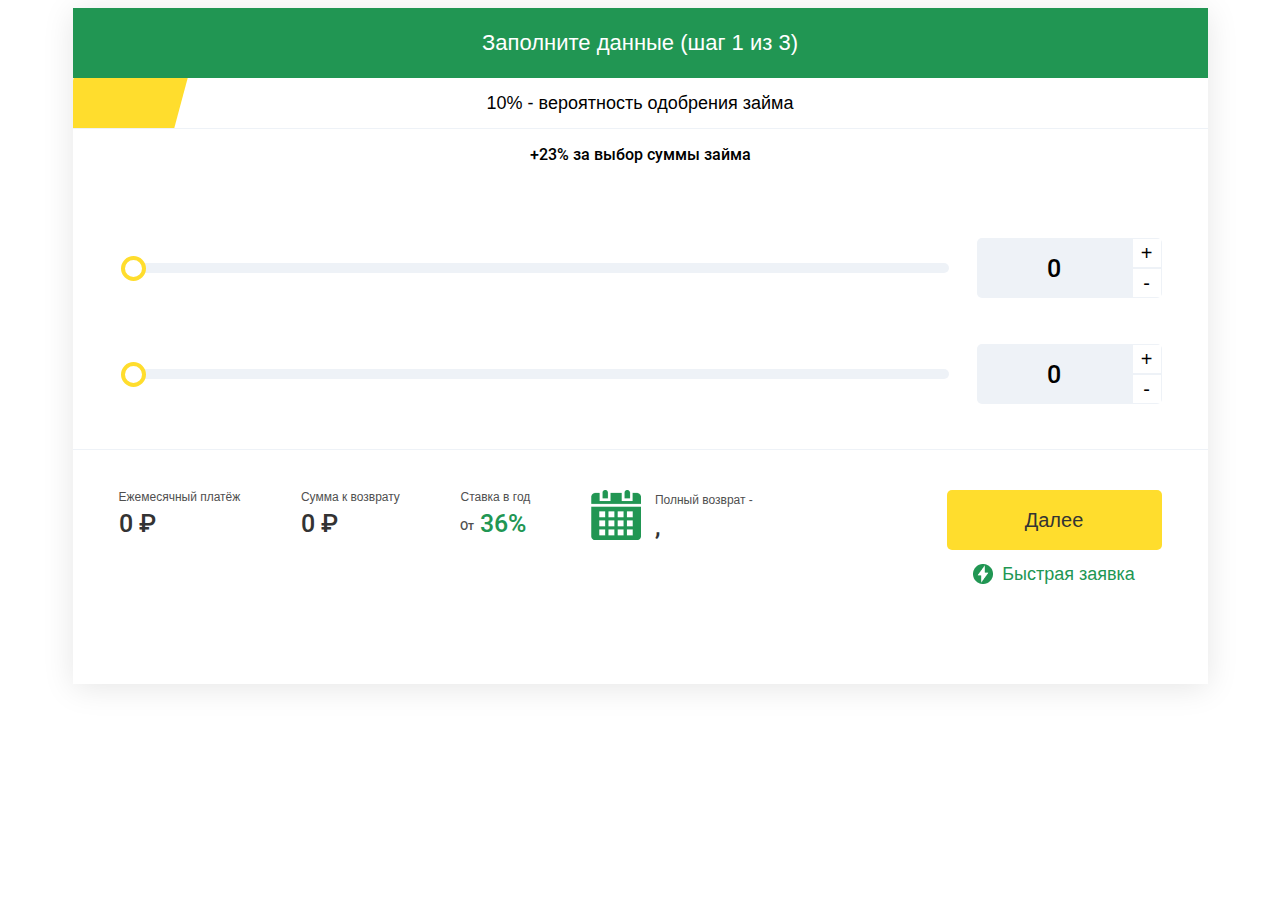
==== index.html @ b1c01c22 "Merge branch 'master' of bitbucket.org:dephiz/calculator" ====
<!DOCTYPE html>
<html lang="en">
<head>
  <meta charset="UTF-8">
  <meta name="viewport" content="width=`device-width`, initial-scale=1.0">
  <link rel="stylesheet" href="style.css">
  <meta http-equiv="X-UA-Compatible" content="ie=edge">
  <title>Calculator</title>
</head>
<body>
  <div class="container">
    <form action="">
      <div id="calculator" class="calculator">
        <div class="calculator-header">
          <div class="calculator-step">Заполните данные (шаг <span id="step-number">1</span> из 3)</div>
          <div class="calculator-progress">
            <div class="calculator-progress__titile"><span id="progress-text">10</span>% - вероятность одобрения займа</div>
            <div class="calculator-progress__line"></div>
          </div>
        </div>
        <div class="calculator-body">
          <div class="calculator-up-percents">+23% за выбор суммы займа</div>
          <div class="calculator-input-data">
            <div id='1' class="step step--active">
              <div class="calculator__range-group">
                <div class="calculator__range-items">
                  <input class="calculator__range" type="range" id="range-sum" name="range" step="1000" min="0" max="1000000" value="0">
                </div>
                  <div class="calculator__range-input-group">
                    <input class="calculator__range-input" type="number" id="range-sum-caption" name="" value="0" min="0" max="1000000">
                    <div class="calculator__range-input-controls">
                      <div id="range-sum-plus" class="calculator__range-input-plus">+</div>
                      <div id="range-sum-minus" class="calculator__range-input-minus">-</div>
                    </div>
                  </div>
              </div>
              <div class="calculator__range-group">
                <div class="calculator__range-items">
                  <input class="calculator__range" type="range" id="range-time" name="range" min="0" max="36" value="0">
                </div>
                  <div class="calculator__range-input-group">
                    <input class="calculator__range-input" type="number" id="range-time-caption" name="" value="0" min="15000" max="1000000">
                    <div class="calculator__range-input-controls">
                      <div id="range-time-plus" class="calculator__range-input-plus">+</div>
                      <div id="range-time-minus" class="calculator__range-input-minus">-</div>
                    </div>
                  </div>
              </div>
            </div>
            <div id='2' class="step">
              <div class="calculator__row">
                <div class="calculator__inputs-group">
                  <span class="calculator__input-label">Что в залог?</span>
                  <div class="calculator__select-wrapper">
                    <select id='type-select' class="calculator__select-type" class="" name="">
                      <option value="" disabled selected>Выберите тип залога</option>
                      <option value="pts">Авто под ПТС (остается у вас)</option>
                      <option value="home">Недвижимость</option>
                    </select>
                  </div>
                  <div class="step__auto">
                    <span class="calculator__input-label">Марка и модель авто:</span>
                    <input id="car-input" class="calculator__input" class="calculator__input" type="text" placeholder="Введите марку и модель автомобиля">
                  </div>
                  <div class="step__home">
                    <span class="calculator__input-label">Тип недвижимости:</span>
                    <div class="calculator__select-wrapper">
                      <select id='home-input' class="calculator__select-type" class="" name="">
                        <option value="" disabled selected>Выберите тип залога</option>
                        <option value="Квартира">Квартира</option>
                        <option value="Дом">Дом</option>
                        <option value="Дача">Дача</option>
                        <option value="Гараж">Гараж</option>
                        <option value="Автосервис">Автосервис</option>
                      </select>
                    </div>
                  </div>
                </div>
                <div class="calculator__card-wrapper">
                  <div id="card1" class="calculator__card">
                    <div class="calculator__card-item card-item">
                      <span class="card-item__title card-item-title--doc">Залог</span>
                      <span id="credit-type" class="card-item__val">?</span>
                    </div>
                    <div id='card-item-car' class="calculator__card-item card-item">
                      <span class="card-item__title card-item-title--car">Модель</span>
                      <span id="car-type" class="card-item__val">?</span>
                    </div>
                    <div id='card-item-home' class="calculator__card-item card-item">
                      <span class="card-item__title card-item-title--home">Тип:</span>
                      <span id="home-type" class="card-item__val">?</span>
                    </div>
                  </div>
                </div>
              </div>
            </div>
            <div id='3' class="step">
              <div class="calculator__row">
                <div class="calculator__inputs-group">
                  <span class="calculator__input-label">ФИО:</span>
                  <input id="name-input" class="calculator__input" class="calculator__input" type="text" placeholder="Иванов Иван Иванович">
                  <div class="margin-top-26">
                    <span class="calculator__input-label">Телефон:</span>
                    <input id="phone-input" class="calculator__input" class="calculator__input" type="text" placeholder="+7 (___) ___ - __ - __">
                  </div>
                  <div class="privacy">
                    <input class="privacy-checkbox" id="privacy-checkbox" type="checkbox" checked>
                    <label class="privacy-label" for="privacy-checkbox">Я даю согласие на обработку персональных данных</label>
                  </div>
                </div>
                <div class="calculator__card-wrapper">
                  <div class="calculator__card">
                    <div id="prev-info">

                    </div>
                    <div id='card-item-name' class="calculator__card-item card-item">
                      <span class="card-item__title card-item-title--name">ФИО:</span>
                      <span id="name-type" class="card-item__val">?</span>
                    </div>
                    <div id='card-item-phone' class="calculator__card-item card-item">
                      <span class="card-item__title card-item-title--phone">Телефон:</span>
                      <span id="phone-type" class="card-item__val">?</span>
                    </div>
                  </div>
                </div>
              </div>
            </div>
          </div>
        </div>
        <div class="calculator-footer">
          <div class="calculator-footer__blocks">
            <div class="calculator-footer__blocks-content">
              <div class="calculator-footer__blocks-content-caption">Ежемесячный платёж</div>
              <div id="monthly-payment" class="calculator-footer__blocks-content-value">0 ₽</div>
            </div>

            <div class="calculator-footer__blocks-content">
              <div class="calculator-footer__blocks-content-caption">Сумма к возврату</div>
              <div id="return-sum" class="calculator-footer__blocks-content-value">0 ₽</div>
            </div>

            <div class="calculator-footer__blocks-content">
              <div class="calculator-footer__blocks-content-caption">Ставка в год</div>
              <div class="calculator-footer__blocks-content-value" ><span class="calculator-footer__blocks-content-value-small">  От  &nbsp </span>  <span class="calculator-footer__blocks-content-value-green">   36% </span></div>
            </div>

            <div class="calculator-footer__blocks-content " style="position: relative; min-width: 295px;">
              <div class="calculator-footer__blocks-return" style="position: absolute;">
                <div class="calculator-footer__blocks-content-calendar"><img src="images/calendar.png" alt=""></div>
                <div>
                  <div class="calculator-footer__blocks-content-caption calculator-footer__blocks-content-caption-mt"><span>Полный возврат -&nbsp</span> <span id="return-calendar"></span>   </div>
                  <div class="calculator-footer__blocks-content-value"><span id="return-d"></span>,&nbsp <span id="return-y"></span></div>
                </div>
              </div>
            </div>

            <div>
              <button id="next-btn" onclick="next()" class="calculator-footer__blocks-content-send" type="button" name="button">Далее</button>

              <div class="calculator-footer__blocks-content-fast">
                <div class=""> <img src="images/fast-button.png" alt=""> </div>
                <div class="calculator-footer__blocks-content-fast-caption">  Быстрая заявка </div>

              </div>
            </div>
          </div>
        </div>
      </div>
    </form>
  </div>
  <script
  src="https://code.jquery.com/jquery-3.4.1.min.js"
  integrity="sha256-CSXorXvZcTkaix6Yvo6HppcZGetbYMGWSFlBw8HfCJo="
  crossorigin="anonymous"></script>
  <script src="js/script.js"></script>
  <script src="js/range.js"></script>
  <script src="js/type-select.js"></script>
  <script src="js/phone-mask.js"></script>
  <script src="js/progress-bar.js"></script>

  <script src="js/moment.min.js"></script>
  <script src="js/moment-with-locales.min.js"></script>
</body>
</html>
---- style.css ----
@font-face {
  font-family: Roboto Medium; /* Имя шрифта */
  src: url(fonts/Roboto-Medium.ttf); /* Путь к файлу со шрифтом */
}

.container{
  width: 1135px;
  margin: 0 auto;
  font-family: 'Roboto', sans-serif;
}

.calculator{
  box-shadow: 0px 4px 30px rgba(0, 0, 0, 0.1);
}

.calculator-step{
  height: 70px;
  text-align: center;
  line-height: 70px;
  font-size: 22px;
  color: #FFFFFF;
  background: #219653;
}

.calculator-progress{
  height: 50px;
  line-height: 50px;
  font-size: 18px;
  text-align: center;
  border-bottom: 1px solid #EEF2F7;
}

.calculator-body{
  padding: 0 46px;
  min-height: 320px;
  border-bottom: 1px solid #EEF2F7;
}

.calculator-up-percents{
  font-family: Roboto Medium, sans-serif;
  padding-top: 16px;
  text-align: center;
  font-size: 16px;
}

.calculator-input-data{
  margin-top: 31px;
}

.step{
  display: none;
}

.step--active{
  display: block;
}

/* ranges */

.calculator__range-group{
  display: flex;
  align-items: center;
  border-radius: 5px;
  overflow: hidden;
}

.calculator__range-items{
  flex: 1 auto;
  margin-right: 30px;
}

.calculator__range{
  width: 100%;
}

.calculator__range-input-group{
  width: 185px;
  height: 60px;
  border-radius: 5px;
  display: flex;
}

.calculator__range-group:first-child{
  margin-top: 74px;
}

.calculator__range-group:not(:first-child){
  margin-top: 46px;
}

.calculator__range-input{
  flex: 1 auto;
  border: none;
  font-family: 'Roboto Medium', sans-serif;
  text-align: center;
  font-size: 25px;
  background: #EEF2F7;
  border-radius: 5px 0px 0px 5px;
}

.calculator__range-input:focus{
  outline: none;
  box-shadow: inset 0 0 0 1px #219653;
  border-radius: 5px 0px 0px 5px;
}

.calculator__range-input::-webkit-outer-spin-button,
.calculator__range-input::-webkit-inner-spin-button {
  /* display: none; <- Crashes Chrome on hover */
  -webkit-appearance: none;
  margin: 0; /* <-- Apparently some margin are still there even though it's hidden */
}

.calculator__range-input-controls{
  min-width: 30px;
  display: flex;
  flex-direction: column;
  justify-content: space-between;
}

.calculator__range-input-plus, .calculator__range-input-minus{
  cursor: pointer;
  min-width: 28px;
  height: 28px;
  background: #FFFFFF;
  font-size: 20px;
  line-height: 28px;
  text-align: center;
  border: 1px solid #EEF2F7;
  user-select: none;
}

.calculator-footer{
  padding: 0 46px;
  min-height: 194px;
}

.calculator-footer__blocks{
  margin-top: 40px;
  display: flex;
  justify-content: space-between;
}

.calculator-footer__blocks-content{
  /* margin-right: 66px; */
}

.calculator-footer__blocks-content-caption{
  font-style: normal;
  font-weight: normal;
  font-size: 12px;
  line-height: 14px;
  display: flex;
  align-items: center;
  color: #4F4F4F;
  margin-bottom: 5px;
}

.calculator-footer__blocks-content-value{
  font-family: "Roboto Medium", sans-serif;
  font-style: normal;
  font-weight: 500;
  font-size: 25px;
  line-height: 29px;
  display: flex;
  align-items: center;
  color: #333333;
}

.calculator-footer__blocks-content-value-green{
  font-style: normal;
  font-weight: 500;
  font-size: 25px;
  line-height: 29px;
  display: flex;
  align-items: center;
  color: #219653;
}

.calculator-footer__blocks-content-value-small{
  font-style: normal;
  font-weight: normal;
  font-size: 12px;
  line-height: 14px;
  display: flex;
  align-items: center;
  margin-top: 5px;
  color: #4F4F4F;
}

.calculator-footer__blocks-return{
  display: flex;
}

.calculator-footer__blocks-content-calendar{
  margin-right: 14px;
}

.calculator-footer__blocks-content-caption-mt{
  margin-top: 3px;
}

.calculator-footer__blocks-content-send{
  cursor: pointer;
  width: 215px;
  height: 60px;
  background: #FFDD2D;
  border-radius: 5px;
  font-style: normal;
  font-weight: 500;
  font-size: 20px;
  line-height: 23px;
  border: none;
  outline: none;
  color: #333333;
}

.calculator-footer__blocks-content-fast{
  display: flex;
  margin-top: 14px;
  justify-content: center;
}

.calculator-footer__blocks-content-fast-caption{
  font-style: normal;
  font-weight: normal;
  font-size: 18px;
  line-height: 21px;
  color: #219653;
  margin-left: 9px;
}



/* step 2 */
.calculator__row{
  display: flex;
}

.calculator__inputs-group{
  flex: 1 auto;
  margin-right: 71px;
}

.calculator__input-label{
  font-size: 18px;
}

.calculator__select-wrapper{
  width: 100%;
  position: relative;
  margin-top: 10px;
}

.calculator__select-wrapper::after{
  position: absolute;
  top: 50%;
  right: 20px;
  transform: translate(0, -50%);
  content: '';
  display: block;
  width: 16.78px;
  height: 9px;
  background: url(images/arrow.png);
}

.calculator__select-type{
  width: 100%;
  padding-left: 19px;
  height: 50px;
  border: none;
  font-size: 16px;
  background: #EEF2F7;
  border-radius: 5px;
  -webkit-appearance: none;
  -moz-appearance: none;
  appearance: none;
}

.calculator__select-type:focus{
  outline: none;
}

option[value=""][disabled] {
  display: none;
}

/* card */

.calculator__card-wrapper{
  margin-top: 31px;
  width: 382px;
}

.calculator__card{
  padding: 12px 20px;
  background: #FFDD2D;
  border-radius: 5px;
}

.card-item{
  font-family: 'Roboto Medium', sans-serif;
  font-size: 18px;
  display: flex;
  justify-content: space-between;
  align-items: center;
}

.card-item:not(:first-child){
  margin-top: 15px;
}

.card-item__title{
  position: relative;
  display: flex;
  align-items: center;
}

.card-item-title--doc::before{
  content: '';
  display: inline-block;
  margin-right: 10px;
  width: 20px;
  height: 20px;
  background: url(images/contract.png) center no-repeat;
}

.card-item-title--car::before{
  content: '';
  display: inline-block;
  margin-right: 10px;
  width: 20px;
  height: 20px;
  background: url(images/car-icon.png) center no-repeat;
}

.card-item-title--home::before{
  content: '';
  display: inline-block;
  margin-right: 10px;
  width: 20px;
  height: 20px;
  background: url(images/home-icon.png) center no-repeat;
}

.card-item-title--name::before{
  content: '';
  display: inline-block;
  margin-right: 10px;
  width: 20px;
  height: 20px;
  background: url(images/usr.png) center no-repeat;
}

.card-item-title--phone::before{
  content: '';
  display: inline-block;
  margin-right: 10px;
  width: 20px;
  height: 20px;
  background: url(images/ph.png) center no-repeat;
}

.margin-top-26{
  margin-top: 26px;
}

#card-item-home, #card-item-car{
  display: none;
}

.step__auto, .step__home{
  display: none;
  margin-top: 26px;
}

.calculator__input{
  outline: none;
  margin-top: 10px;
  width: 100%;
  background: #EEF2F7;
  border-radius: 5px;
  border: none;
  font-size: 16px;
  padding: 15px 0;
  padding-left: 20px;
  box-sizing: border-box;
}

/* privacy */

.privacy{
  margin-top: 20px;
}

.privacy-checkbox{
  display: none;
}

.privacy-label{
  cursor: pointer;
  user-select: none;
  display: flex;
  align-items: center;
  font-size: 14px;
}

.privacy-checkbox + .privacy-label::before{
  cursor: pointer;
  margin-right: 14px;
  content: '';
  display: block;
  width: 20px;
  height: 20px;
  background-color: #EEF2F7;
  border-radius: 5px;
}

.privacy-checkbox:checked + .privacy-label::before{
  background-color: #219653;
  background-image: url(images/chk.png);
  background-repeat: no-repeat;
  background-position: center;
  box-shadow: 0px 4px 10px rgba(0, 0, 0, 0.25);

}


input[type='range'] {
  -webkit-appearance: none;
  height: 10px;
  /* background: #EEF2F7; */
    background: linear-gradient(90deg, rgba(33,150,83,1) 0%, rgba(238,242,247,1) 0%);
  border-radius: 9.5px;
  outline: none;

}


.calculator__range::-webkit-slider-thumb {
  -webkit-appearance: none;
  appearance: none;
  width: 25px;
  height: 25px;
  background: #FFFFFF;;
  border-radius: 50%;
  border: 4px solid #FFDD2D;
  cursor: pointer;
}


/* процентная полоса */

.calculator-progress{
  background: #fff;
  position: relative;
  overflow: hidden;
  z-index: 1;
}

.calculator-progress__line{
  position: absolute;
  z-index: 2;
  top: 0;
  left: -6px;
  width: 10%;
  height: 50px;
  background: #FFDD2D;
  transition: width 1.5s ;
  transform: skewX(-15deg);
}

.calculator-progress__titile{
  position: relative;
  z-index: 3;
}
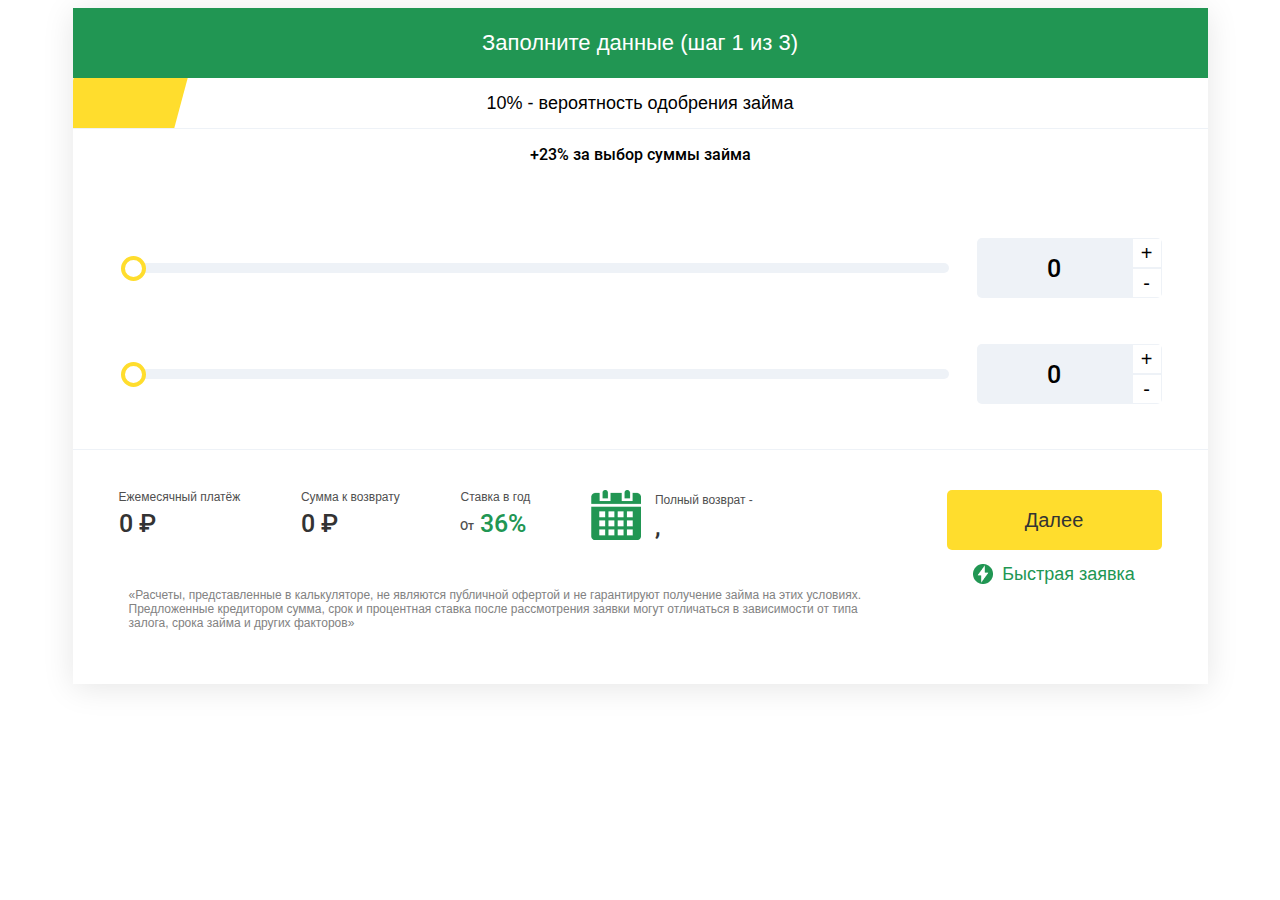
==== commit 767d78eb: "Merge branch 'master' of bitbucket.org:dephiz/calculator" ====
--- a/index.html
+++ b/index.html
@@ -11,7 +11,53 @@
   <div class="container">
     <form action="">
       <div id="calculator" class="calculator">
+<div id="calc-overlay">
+
+</div>
+    <div id="calculator-fastrequest" class="calculator-fastrequest">
+      <div id="calculator-close" class="calculator-fastrequest__close">
+        <img src="images/close.png" alt="">
+      </div>
+      <p class="calculator-fastrequest__header">Быстрая заявка</p>
+
+
+<div class="calculator-fastrequest__alert">
+  <div class="calculator-fastrequest__alert-ico">
+    <img src="images/alert.png" alt="">
+  </div>
+  <div class="calculator-fastrequest__alert-text">
+    Вероятность одобрения заявки ...%, вы уверены, что хотите прервать заполнение анкеты и отправить заявку так?
+  </div>
+</div>
+
+<div class="calculator-fastrequest__form">
+
+  <input class="calculator-fastrequest__form-fio" type="text" name="" value="" placeholder="Иванов Иван Иванович">
+
+  <input class="calculator-fastrequest__form-tel" type="text" name="" value="">
+
+</div>
+
+<div class="calculator-fastrequest__privacy">
+
+    <div class="calculator-fastrequest__privacy-check">
+      <input class="privacy-checkbox" id="privacy-checkbox" type="checkbox" checked>
+      <label class="privacy-label" for="privacy-checkbox">Я даю согласие на <br>обработку персональных данных</label>
+    </div>
+
+  <div class="calculator-fastrequest__privacy-send">
+<button class="calculator-fastrequest__privacy-send-btn" type="button" name="button">Отправить</button>
+  </div>
+</div>
+
+    </div>
+
+
+
         <div class="calculator-header">
+          <div id="prev-btn" onclick="prev()" class="calculator-prev">
+            Назад
+          </div>
           <div class="calculator-step">Заполните данные (шаг <span id="step-number">1</span> из 3)</div>
           <div class="calculator-progress">
             <div class="calculator-progress__titile"><span id="progress-text">10</span>% - вероятность одобрения займа</div>
@@ -19,7 +65,7 @@
           </div>
         </div>
         <div class="calculator-body">
-          <div class="calculator-up-percents">+23% за выбор суммы займа</div>
+          <div id="calculator-up-percents" class="calculator-up-percents">+23% за выбор суммы займа</div>
           <div class="calculator-input-data">
             <div id='1' class="step step--active">
               <div class="calculator__range-group">
@@ -27,7 +73,7 @@
                   <input class="calculator__range" type="range" id="range-sum" name="range" step="1000" min="0" max="1000000" value="0">
                 </div>
                   <div class="calculator__range-input-group">
-                    <input class="calculator__range-input" type="number" id="range-sum-caption" name="" value="0" min="0" max="1000000">
+                    <input class="calculator__range-input a" type="number" id="range-sum-caption" name="" value="0" min="0" max="1000000">
                     <div class="calculator__range-input-controls">
                       <div id="range-sum-plus" class="calculator__range-input-plus">+</div>
                       <div id="range-sum-minus" class="calculator__range-input-minus">-</div>
@@ -125,6 +171,12 @@
                 </div>
               </div>
             </div>
+            <div class="step">
+              <div class="calculator-success">
+                <img class="calculator-success__img" src="images/success.png" alt="check">
+                <p class="calculator-success__text">Ваша заявка успешно отправлена !<br>В течении 10 минут наш оператор свяжется с вами</p>
+              </div>
+            </div>
           </div>
         </div>
         <div class="calculator-footer">
@@ -159,9 +211,16 @@
 
               <div class="calculator-footer__blocks-content-fast">
                 <div class=""> <img src="images/fast-button.png" alt=""> </div>
-                <div class="calculator-footer__blocks-content-fast-caption">  Быстрая заявка </div>
-
-              </div>
+                <div id="show-fastrequest" class="calculator-footer__blocks-content-fast-caption">  Быстрая заявка </div>
+              </div>
+            </div>
+          </div>
+          <div class="calculator-footer__questions">
+          <div class="calculator-footer__questions-img">
+            <img src="images/question.jpg" alt="">
+          </div>
+            <div class="calculator-footer__questions-text">
+              «Расчеты, представленные в калькуляторе, не являются публичной офертой и не гарантируют получение займа на этих условиях. Предложенные кредитором сумма, срок и процентная ставка после рассмотрения заявки могут отличаться в зависимости от типа залога, срока займа и других факторов»
             </div>
           </div>
         </div>
--- a/style.css
+++ b/style.css
@@ -11,6 +11,31 @@
 
 .calculator{
   box-shadow: 0px 4px 30px rgba(0, 0, 0, 0.1);
+  position: relative;
+}
+
+.calculator-header{
+  position: relative;
+}
+
+.calculator-prev{
+  display: none;
+  cursor: pointer;
+  position: absolute;
+  font-size: 18px;
+  color: #fff;
+  top: 24px;
+  left: 75px;
+}
+
+.calculator-prev::before{
+  content: '';
+  position: absolute;
+  left: -30px;
+  display: block;
+  width: 20px;
+  height: 20px;
+  background: url(images/prev.png) center no-repeat;
 }
 
 .calculator-step{
@@ -474,3 +499,160 @@
   position: relative;
   z-index: 3;
 }
+
+.calculator-footer__questions{
+  display: flex;
+}
+
+.calculator-footer__questions-text{
+  margin-left: 10px;
+  font-style: normal;
+font-weight: normal;
+font-size: 12px;
+line-height: 14px;
+width: 767px;
+color: #828282;
+}
+
+.calculator-footer__questions-img{
+  margin-top: 2px;
+}
+
+.calculator-fastrequest{
+
+  display: none;
+  position: absolute;
+  left:50%;
+  margin-left:-301px;
+  margin-top:96px;
+  width: 602px;
+height: 469px;
+  background: white;
+  z-index: 11;
+  padding-left: 35px;
+  padding-right: 35px;
+  border-radius: 10px;
+}
+
+.calculator-fastrequest__header{
+  font-weight: bold;
+font-size: 36px;
+line-height: 42px;
+text-align: center;
+
+color: #333333;
+}
+
+.calculator-fastrequest__alert{
+  display: flex;
+}
+
+.calculator-fastrequest__alert-text{
+  margin-left: 14px;
+  font-style: normal;
+font-weight: normal;
+font-size: 16px;
+line-height: 19px;
+display: flex;
+align-items: center;
+
+color: #000000;
+}
+
+.calculator-fastrequest__alert-ico{
+  margin-top: 4px;
+}
+
+.calculator-fastrequest__form{
+  display: grid;
+}
+
+.calculator-fastrequest__form-fio{
+  margin-top: 25px;
+height: 50px;
+padding-left: 19px;
+background: #EEF2F7;
+border-radius: 5px;
+border: none;
+font-style: normal;
+font-weight: normal;
+font-size: 18px;
+line-height: 21px;
+
+color: #828282;
+}
+
+.calculator-fastrequest__form-tel{
+  margin-top: 32px;
+  padding-left: 19px;
+height: 50px;
+
+background: #EEF2F7;
+border-radius: 5px;
+border: none;
+font-style: normal;
+font-weight: normal;
+font-size: 18px;
+line-height: 21px;
+
+color: #828282;
+}
+
+.calculator-fastrequest__privacy{
+display: flex;
+margin-top: 37px;
+justify-content: space-between;
+}
+
+.calculator-fastrequest__privacy-check{
+  margin-top: 10px;
+}
+
+.calculator-fastrequest__privacy-send-btn{
+  width: 241px;
+  height: 54px;
+  font-family: 'Roboto Medium', sans-serif;
+
+  background: #FFDD2D;
+  border-radius: 5px;
+  border:none;
+
+  font-size: 18px;
+
+color: #333333;
+}
+
+#calc-overlay{
+  display: none;
+
+  position: absolute;
+  top: 0;
+  left: 0;
+  width: 100%;
+  height:100%;
+  background: #333333;
+opacity: 0.5;
+z-index: 10;
+
+}
+
+.calculator-fastrequest__close{
+  position: absolute;
+  top: -17px;
+  left: 650px;
+/* step 4 calc success */
+}
+.calculator-success{
+ display: flex;
+ flex-direction: column;
+ align-items: center;
+}
+
+.calculator-success__img{
+  margin-top: 10px;
+}
+
+.calculator-success__text{
+  font-size: 18px;
+  text-align: center;
+}
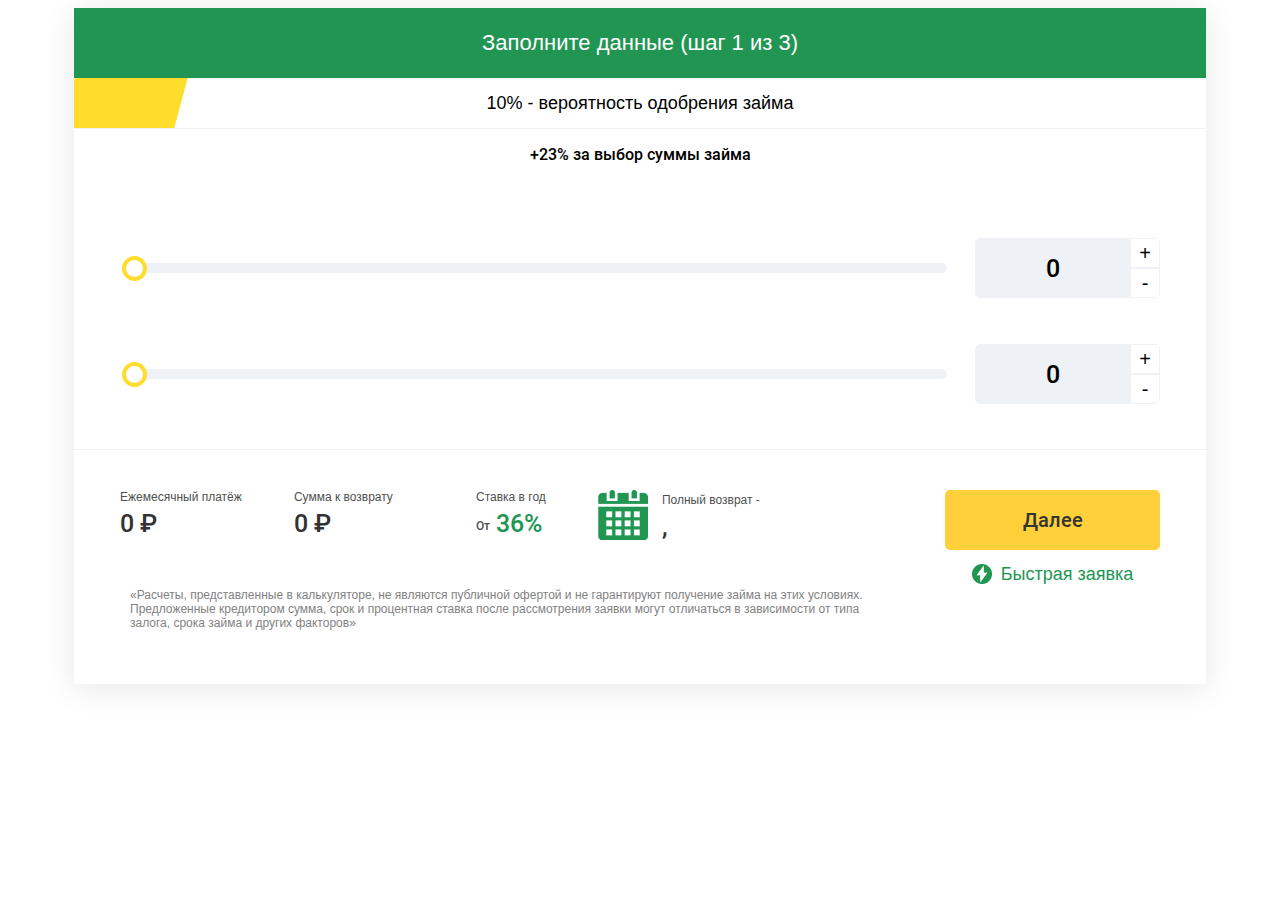
==== commit 59fd40ec: "Merge branch 'master' of bitbucket.org:dephiz/calculator" ====
--- a/index.html
+++ b/index.html
@@ -11,46 +11,55 @@
   <div class="container">
     <form action="">
       <div id="calculator" class="calculator">
-<div id="calc-overlay">
-
-</div>
-    <div id="calculator-fastrequest" class="calculator-fastrequest">
-      <div id="calculator-close" class="calculator-fastrequest__close">
-        <img src="images/close.png" alt="">
+        <div id="calc-overlay"></div>
+        <div id="calculator-fastrequest" class="calculator-fastrequest">
+          <div id="calculator-close" class="calculator-fastrequest__close">
+            <img src="images/close.png" alt="">
+          </div>
+          <p class="calculator-fastrequest__header">Быстрая заявка</p>
+
+          <div class="calculator-fastrequest__body">
+          <div class="calculator-fastrequest__alert">
+            <div class="calculator-fastrequest__alert-ico">
+              <img src="images/alert.png" alt="">
+            </div>
+            <div id="calc-fast-percent" class="calculator-fastrequest__alert-text">
+              Вероятность одобрения заявки 10%, вы уверены, что хотите прервать заполнение анкеты и отправить заявку так?
+            </div>
+          </div>
+
+          <div class="calculator-fastrequest__form">
+
+            <span class="calculator-fastrequest__form-label">ФИО:</span>
+            <input class="calculator-fastrequest__form-fio" type="text" name="" value="" placeholder="Иванов Иван Иванович">
+
+            <span class="calculator-fastrequest__form-label">Телефон:</span>
+            <input class="calculator-fastrequest__form-tel" type="text" name="" value="">
+
+          </div>
+
+          <div class="calculator-fastrequest__privacy">
+
+            <div class="calculator-fastrequest__privacy-check">
+              <input class="privacy-checkbox" id="privacy-checkbox-1" type="checkbox" checked >
+              <label class="privacy-label" for="privacy-checkbox-1">Я даю согласие на <br>обработку персональных данных</label>
+            </div>
+
+            <div class="calculator-fastrequest__privacy-send">
+              <button id="fastrequest-done" class="calculator-fastrequest__privacy-send-btn" type="button" name="button">Отправить</button>
+            </div>
+          </div>
+          </div>
+        <div class="calculator-fastrequest__result">
+      <div class="calculator-fastrequest__result-img">
+        <img src="images/success.png" alt="">
       </div>
-      <p class="calculator-fastrequest__header">Быстрая заявка</p>
-
-
-<div class="calculator-fastrequest__alert">
-  <div class="calculator-fastrequest__alert-ico">
-    <img src="images/alert.png" alt="">
-  </div>
-  <div class="calculator-fastrequest__alert-text">
-    Вероятность одобрения заявки ...%, вы уверены, что хотите прервать заполнение анкеты и отправить заявку так?
-  </div>
-</div>
-
-<div class="calculator-fastrequest__form">
-
-  <input class="calculator-fastrequest__form-fio" type="text" name="" value="" placeholder="Иванов Иван Иванович">
-
-  <input class="calculator-fastrequest__form-tel" type="text" name="" value="">
-
-</div>
-
-<div class="calculator-fastrequest__privacy">
-
-    <div class="calculator-fastrequest__privacy-check">
-      <input class="privacy-checkbox" id="privacy-checkbox" type="checkbox" checked>
-      <label class="privacy-label" for="privacy-checkbox">Я даю согласие на <br>обработку персональных данных</label>
-    </div>
-
-  <div class="calculator-fastrequest__privacy-send">
-<button class="calculator-fastrequest__privacy-send-btn" type="button" name="button">Отправить</button>
-  </div>
-</div>
-
-    </div>
+      <div class="calculator-fastrequest__result-text">
+        Ваша заявка успешно отправлена ! <br> В течении 10 минут наш оператор свяжется с вами
+      </div>
+        </div>
+
+        </div>
 
 
 
@@ -186,9 +195,9 @@
               <div id="monthly-payment" class="calculator-footer__blocks-content-value">0 ₽</div>
             </div>
 
-            <div class="calculator-footer__blocks-content">
+            <div class="calculator-footer__blocks-content" style="position: relative; min-width: 130px;">
               <div class="calculator-footer__blocks-content-caption">Сумма к возврату</div>
-              <div id="return-sum" class="calculator-footer__blocks-content-value">0 ₽</div>
+              <div id="return-sum" class="calculator-footer__blocks-content-value" style="position: absolute;">0 ₽</div>
             </div>
 
             <div class="calculator-footer__blocks-content">
--- a/style.css
+++ b/style.css
@@ -8,6 +8,34 @@
   margin: 0 auto;
   font-family: 'Roboto', sans-serif;
 }
+
+@media (max-width: 1366px)
+{
+  .container {
+      max-width: 1132px;
+  }
+}
+
+@media (max-width: 1200px)
+{
+  .container {
+      max-width: 966px;
+  }
+}
+
+@media (max-width: 1080px)
+{
+  .container {
+      max-width: 720px;
+  }
+}
+
+@media (max-width: 768px){
+  .container {
+      max-width: 95%;
+  }
+}
+
 
 .calculator{
   box-shadow: 0px 4px 30px rgba(0, 0, 0, 0.1);
@@ -229,8 +257,9 @@
   cursor: pointer;
   width: 215px;
   height: 60px;
-  background: #FFDD2D;
+  background: #FFD039;
   border-radius: 5px;
+  font-family: 'Roboto Medium', sans-serif;
   font-style: normal;
   font-weight: 500;
   font-size: 20px;
@@ -239,6 +268,16 @@
   outline: none;
   color: #333333;
 }
+
+.calculator-footer__blocks-content-send:hover{
+  background: #FFDD2D;
+}
+
+.calculator-footer__blocks-content-send:active{
+  background: #FFDD2D;
+box-shadow: inset 0px 4px 10px rgba(0, 0, 0, 0.1);
+}
+
 
 .calculator-footer__blocks-content-fast{
   display: flex;
@@ -447,7 +486,6 @@
   background-repeat: no-repeat;
   background-position: center;
   box-shadow: 0px 4px 10px rgba(0, 0, 0, 0.25);
-
 }
 
 
@@ -526,7 +564,7 @@
   margin-left:-301px;
   margin-top:96px;
   width: 602px;
-height: 469px;
+height: 510px;
   background: white;
   z-index: 11;
   padding-left: 35px;
@@ -568,7 +606,7 @@
 }
 
 .calculator-fastrequest__form-fio{
-  margin-top: 25px;
+  margin-top: 10px;
 height: 50px;
 padding-left: 19px;
 background: #EEF2F7;
@@ -583,7 +621,7 @@
 }
 
 .calculator-fastrequest__form-tel{
-  margin-top: 32px;
+  margin-top: 10px;
   padding-left: 19px;
 height: 50px;
 
@@ -613,13 +651,22 @@
   height: 54px;
   font-family: 'Roboto Medium', sans-serif;
 
-  background: #FFDD2D;
+  background: #FFD039;
   border-radius: 5px;
   border:none;
 
   font-size: 18px;
 
 color: #333333;
+}
+
+.calculator-fastrequest__privacy-send-btn:hover{
+  background: #FFDD2D;
+}
+
+.calculator-fastrequest__privacy-send-btn:active{
+  background: #FFDD2D;
+box-shadow: inset 0px 4px 10px rgba(0, 0, 0, 0.1);
 }
 
 #calc-overlay{
@@ -656,3 +703,57 @@
   font-size: 18px;
   text-align: center;
 }
+
+.calculator-fastrequest__form-label{
+  margin-top: 32px;
+font-size: 18px;
+color: #333333;
+}
+
+.calculator-fastrequest__result{
+  display: none;
+  margin-top: 82px;
+}
+
+.calculator-fastrequest__result-img{
+
+  width: 120px;
+  height: 120px;
+  margin: 0 auto;
+}
+
+.calculator-fastrequest__result-text{
+  text-align: center;
+  margin-top: 14px;
+  font-size: 18px;
+
+color: #333333;
+}
+
+/* Анимация кнопки */
+.animated_btn {
+  -moz-animation: cycle 3s infinite;
+  -webkit-animation: cycle 3s infinite;
+}
+
+@-moz-keyframes cycle {
+  35% {transform: rotate(0) translate(0, 0);}
+  40% {transform: rotate(5deg) translate(0, -2px);}
+  45% {transform: rotate(-3deg) translate(0, -2px);}
+  50% {transform: rotate(5deg) translate(0, -2px);}
+  55% {transform: rotate(-3deg) translate(0, -2px);}
+  60% {transform: rotate(5deg) translate(0, -2px);}
+  65% {transform: rotate(-3deg) translate(0, -2px);}
+  70% {transform: rotate(0) translate(0, 0);}
+}
+
+@-webkit-keyframes cycle {
+  35% {transform: rotate(0) translate(0, 0);}
+  40% {transform: rotate(5deg) translate(0, -2px);}
+  45% {transform: rotate(-3deg) translate(0, -2px);}
+  50% {transform: rotate(5deg) translate(0, -2px);}
+  55% {transform: rotate(-3deg) translate(0, -2px);}
+  60% {transform: rotate(5deg) translate(0, -2px);}
+  65% {transform: rotate(-3deg) translate(0, -2px);}
+  70% {transform: rotate(0) translate(0, 0);}
+}
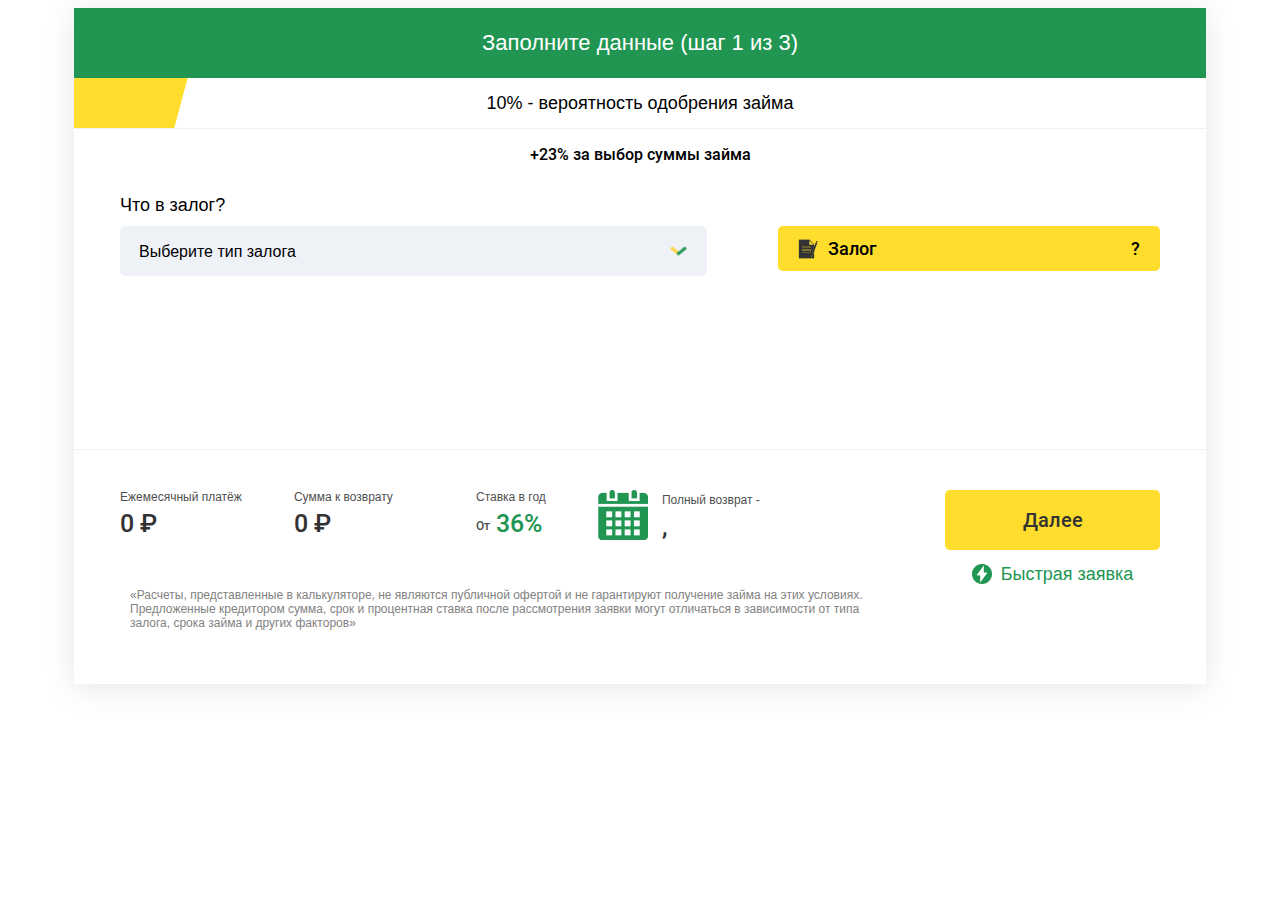
==== commit 789f67c5: "add mobile" ====
--- a/index.html
+++ b/index.html
@@ -78,28 +78,30 @@
           <div class="calculator-input-data">
             <div id='1' class="step step--active">
               <div class="calculator__range-group">
+                <div class="calculator__range-group-title">Сколько нужно?</div>
                 <div class="calculator__range-items">
                   <input class="calculator__range" type="range" id="range-sum" name="range" step="1000" min="0" max="1000000" value="0">
                 </div>
-                  <div class="calculator__range-input-group">
-                    <input class="calculator__range-input a" type="number" id="range-sum-caption" name="" value="0" min="0" max="1000000">
-                    <div class="calculator__range-input-controls">
-                      <div id="range-sum-plus" class="calculator__range-input-plus">+</div>
-                      <div id="range-sum-minus" class="calculator__range-input-minus">-</div>
-                    </div>
-                  </div>
+                <div class="calculator__range-input-group">
+                  <input class="calculator__range-input a" type="number" id="range-sum-caption" name="" value="0" min="0" max="1000000">
+                  <div class="calculator__range-input-controls">
+                    <div id="range-sum-plus" class="calculator__range-input-plus">+</div>
+                    <div id="range-sum-minus" class="calculator__range-input-minus">-</div>
+                  </div>
+                </div>
               </div>
               <div class="calculator__range-group">
+                <div class="calculator__range-group-title">На какой срок?</div>
                 <div class="calculator__range-items">
                   <input class="calculator__range" type="range" id="range-time" name="range" min="0" max="36" value="0">
                 </div>
-                  <div class="calculator__range-input-group">
-                    <input class="calculator__range-input" type="number" id="range-time-caption" name="" value="0" min="15000" max="1000000">
-                    <div class="calculator__range-input-controls">
-                      <div id="range-time-plus" class="calculator__range-input-plus">+</div>
-                      <div id="range-time-minus" class="calculator__range-input-minus">-</div>
-                    </div>
-                  </div>
+                <div class="calculator__range-input-group">
+                  <input class="calculator__range-input" type="number" id="range-time-caption" name="" value="0" min="15000" max="1000000">
+                  <div class="calculator__range-input-controls">
+                    <div id="range-time-plus" class="calculator__range-input-plus">+</div>
+                    <div id="range-time-minus" class="calculator__range-input-minus">-</div>
+                  </div>
+                </div>
               </div>
             </div>
             <div id='2' class="step">
@@ -195,9 +197,9 @@
               <div id="monthly-payment" class="calculator-footer__blocks-content-value">0 ₽</div>
             </div>
 
-            <div class="calculator-footer__blocks-content" style="position: relative; min-width: 130px;">
+            <div class="calculator-footer__blocks-content">
               <div class="calculator-footer__blocks-content-caption">Сумма к возврату</div>
-              <div id="return-sum" class="calculator-footer__blocks-content-value" style="position: absolute;">0 ₽</div>
+              <div id="return-sum" class="calculator-footer__blocks-content-value">0 ₽</div>
             </div>
 
             <div class="calculator-footer__blocks-content">
@@ -205,8 +207,8 @@
               <div class="calculator-footer__blocks-content-value" ><span class="calculator-footer__blocks-content-value-small">  От  &nbsp </span>  <span class="calculator-footer__blocks-content-value-green">   36% </span></div>
             </div>
 
-            <div class="calculator-footer__blocks-content " style="position: relative; min-width: 295px;">
-              <div class="calculator-footer__blocks-return" style="position: absolute;">
+            <div class="calculator-footer__blocks-content ">
+              <div class="calculator-footer__blocks-return">
                 <div class="calculator-footer__blocks-content-calendar"><img src="images/calendar.png" alt=""></div>
                 <div>
                   <div class="calculator-footer__blocks-content-caption calculator-footer__blocks-content-caption-mt"><span>Полный возврат -&nbsp</span> <span id="return-calendar"></span>   </div>
@@ -215,7 +217,7 @@
               </div>
             </div>
 
-            <div>
+            <div class="calculator-footer__blocks-content ">
               <button id="next-btn" onclick="next()" class="calculator-footer__blocks-content-send" type="button" name="button">Далее</button>
 
               <div class="calculator-footer__blocks-content-fast">
--- a/style.css
+++ b/style.css
@@ -114,7 +114,6 @@
   display: flex;
   align-items: center;
   border-radius: 5px;
-  overflow: hidden;
 }
 
 .calculator__range-items{
@@ -195,7 +194,23 @@
 }
 
 .calculator-footer__blocks-content{
-  /* margin-right: 66px; */
+  position: relative;
+}
+
+.calculator-footer__blocks-content:nth-child(2){
+  min-width: 130px;
+}
+
+.calculator-footer__blocks-content:nth-child(2) .calculator-footer__blocks-content-value{
+  position: absolute;
+}
+
+.calculator-footer__blocks-content:nth-child(4){
+  min-width: 295px;
+}
+
+.calculator-footer__blocks-content:nth-child(4) .calculator-footer__blocks-content-value{
+  position: absolute;
 }
 
 .calculator-footer__blocks-content-caption{
@@ -257,7 +272,7 @@
   cursor: pointer;
   width: 215px;
   height: 60px;
-  background: #FFD039;
+  background: #FFDD2D;
   border-radius: 5px;
   font-family: 'Roboto Medium', sans-serif;
   font-style: normal;
@@ -269,16 +284,6 @@
   color: #333333;
 }
 
-.calculator-footer__blocks-content-send:hover{
-  background: #FFDD2D;
-}
-
-.calculator-footer__blocks-content-send:active{
-  background: #FFDD2D;
-box-shadow: inset 0px 4px 10px rgba(0, 0, 0, 0.1);
-}
-
-
 .calculator-footer__blocks-content-fast{
   display: flex;
   margin-top: 14px;
@@ -493,7 +498,7 @@
   -webkit-appearance: none;
   height: 10px;
   /* background: #EEF2F7; */
-    background: linear-gradient(90deg, rgba(33,150,83,1) 0%, rgba(238,242,247,1) 0%);
+  background: linear-gradient(90deg, rgba(33,150,83,1) 0%, rgba(238,242,247,1) 0%);
   border-radius: 9.5px;
   outline: none;
 
@@ -545,11 +550,11 @@
 .calculator-footer__questions-text{
   margin-left: 10px;
   font-style: normal;
-font-weight: normal;
-font-size: 12px;
-line-height: 14px;
-width: 767px;
-color: #828282;
+  font-weight: normal;
+  font-size: 12px;
+  line-height: 14px;
+  width: 767px;
+  color: #828282;
 }
 
 .calculator-footer__questions-img{
@@ -557,14 +562,13 @@
 }
 
 .calculator-fastrequest{
-
   display: none;
   position: absolute;
   left:50%;
   margin-left:-301px;
   margin-top:96px;
   width: 602px;
-height: 510px;
+  height: 510px;
   background: white;
   z-index: 11;
   padding-left: 35px;
@@ -574,11 +578,10 @@
 
 .calculator-fastrequest__header{
   font-weight: bold;
-font-size: 36px;
-line-height: 42px;
-text-align: center;
-
-color: #333333;
+  font-size: 36px;
+  line-height: 42px;
+  text-align: center;
+  color: #333333;
 }
 
 .calculator-fastrequest__alert{
@@ -587,14 +590,10 @@
 
 .calculator-fastrequest__alert-text{
   margin-left: 14px;
-  font-style: normal;
-font-weight: normal;
-font-size: 16px;
-line-height: 19px;
-display: flex;
-align-items: center;
-
-color: #000000;
+  font-size: 16px;
+  display: flex;
+  align-items: center;
+  color: #000000;
 }
 
 .calculator-fastrequest__alert-ico{
@@ -607,33 +606,25 @@
 
 .calculator-fastrequest__form-fio{
   margin-top: 10px;
-height: 50px;
-padding-left: 19px;
-background: #EEF2F7;
-border-radius: 5px;
-border: none;
-font-style: normal;
-font-weight: normal;
-font-size: 18px;
-line-height: 21px;
-
-color: #828282;
+  height: 50px;
+  padding-left: 19px;
+  background: #EEF2F7;
+  border-radius: 5px;
+  border: none;
+  font-size: 18px;
+  line-height: 21px;
+  color: #828282;
 }
 
 .calculator-fastrequest__form-tel{
   margin-top: 10px;
   padding-left: 19px;
-height: 50px;
-
-background: #EEF2F7;
-border-radius: 5px;
-border: none;
-font-style: normal;
-font-weight: normal;
-font-size: 18px;
-line-height: 21px;
-
-color: #828282;
+  height: 50px;
+  background: #EEF2F7;
+  border-radius: 5px;
+  border: none;
+  font-size: 18px;
+  color: #828282;
 }
 
 .calculator-fastrequest__privacy{
@@ -651,22 +642,13 @@
   height: 54px;
   font-family: 'Roboto Medium', sans-serif;
 
-  background: #FFD039;
+  background: #FFDD2D;
   border-radius: 5px;
   border:none;
 
   font-size: 18px;
 
 color: #333333;
-}
-
-.calculator-fastrequest__privacy-send-btn:hover{
-  background: #FFDD2D;
-}
-
-.calculator-fastrequest__privacy-send-btn:active{
-  background: #FFDD2D;
-box-shadow: inset 0px 4px 10px rgba(0, 0, 0, 0.1);
 }
 
 #calc-overlay{
@@ -757,3 +739,145 @@
   65% {transform: rotate(-3deg) translate(0, -2px);}
   70% {transform: rotate(0) translate(0, 0);}
 }
+
+.calculator__range-group{
+  position: relative;
+}
+
+.calculator__range-group-title{
+  position: absolute;
+  top: -20px;
+  font-size: 18px;
+  font-family: "Roboto Medium", sans-serif;
+}
+
+/* media */
+
+@media(max-width: 1080px) {
+  .calculator-footer {
+    min-height: auto;
+  }
+  .calculator-footer__blocks {
+    flex-wrap: wrap;
+  }
+  .calculator-footer__blocks-content:nth-child(n+4){
+    margin-top: 20px;
+  }
+  .calculator-footer__blocks-content:nth-child(4) {
+    min-width: 310px;
+  }
+  .calculator-footer__questions {
+    margin-top: 20px;
+    padding-bottom: 20px;
+  }
+}
+
+@media(max-width: 768px) {
+  .calculator-footer__blocks {
+    margin-top: 14px;
+  }
+  .calculator-footer__blocks {
+    flex-direction: column;
+  }
+  .calculator-footer__blocks-content:nth-child(2) .calculator-footer__blocks-content-value{
+    position: relative;
+  }
+  .calculator-footer__blocks-content:nth-child(4){
+    display: none;
+  }
+  .calculator-footer__blocks-content:nth-child(5){
+    padding-bottom: 18px;
+  }
+  .calculator-footer__blocks-content {
+    margin-top: 8px;
+    display: flex;
+    justify-content: space-between;
+    align-items: center;
+  }
+  .calculator-footer__questions {
+    display: none;
+  }
+}
+
+@media(max-width: 600px) {
+  .calculator__card-wrapper{
+    display: none;
+  }
+  .calculator-body {
+    padding: 0 15px;
+    min-height:  auto;
+    padding-bottom: 47px;
+  }
+  .calculator-progress__titile {
+    font-size: 14px;
+  }
+  .calculator-up-percents {
+    font-size: 12px;
+  }
+  .calculator-prev {
+    display: none!important;
+  }
+  .calculator-step {
+    height: 54px;
+    line-height: 54px;
+    font-size: 18px;
+  }
+  .calculator__range-group-title {
+    top: -24px;
+    font-size: 16px;
+    font-family: "Roboto", sans-serif;
+  }
+  .calculator__range-input-group{
+    position: absolute;
+    top: -36px;
+    right: 0;
+    width: auto;
+  }
+  .calculator__range-input {
+    flex: auto;
+    width: 110px;
+    height: 40px;
+    border-radius: 5px;
+    font-size: 20px;
+  }
+  .calculator__range-input-controls {
+    display: none;
+  }
+  .calculator__range-items {
+    flex: 1 auto;
+    margin-right: auto;
+    margin-top: 20px;
+  }
+  .calculator-footer {
+    padding: 0px 15px;
+  }
+  .calculator-footer {
+    padding: 0px 15px;
+  }
+  .calculator-footer__blocks-content:nth-child(2) {
+    min-width: auto;
+  }
+  .calculator-footer__blocks-content:nth-child(5) {
+    display: flex;
+    flex-direction: column;
+  }
+  .calculator__input-label{
+    font-size: 16px;
+  }
+  .calculator__inputs-group {
+    flex: 1 auto;
+    margin-right: auto;
+  }
+  .calculator__select-type {
+    height: 40px;
+    font-size: 14px;
+  }
+  .calculator__input {
+    font-size: 14px;
+    padding: 12px 0;
+    padding-left: 19px;
+  }
+  .privacy-checkbox + .privacy-label::before {
+    min-width: 20px;
+  }
+}
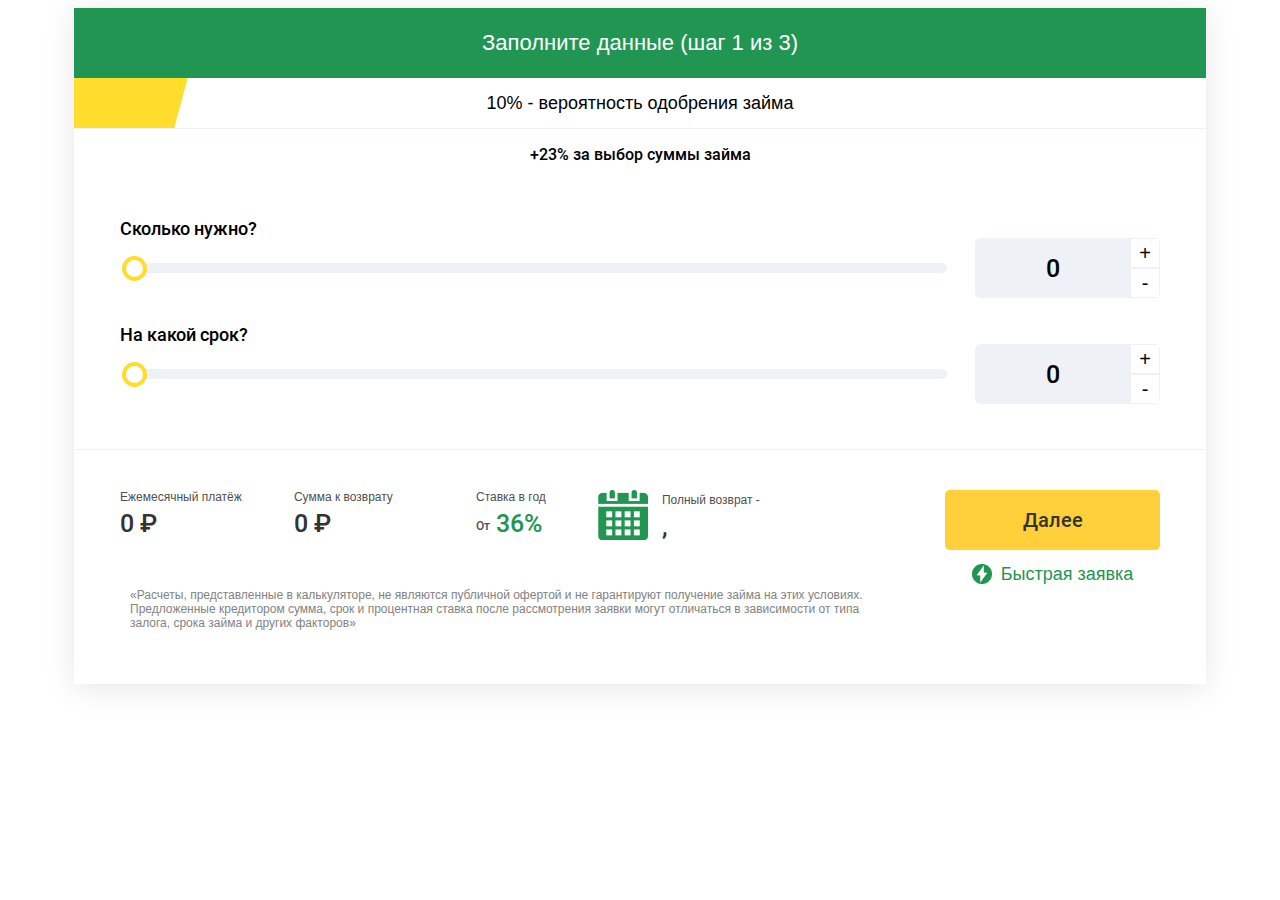
==== commit f172b735: "Push" ====
--- a/index.html
+++ b/index.html
@@ -34,7 +34,7 @@
             <input class="calculator-fastrequest__form-fio" type="text" name="" value="" placeholder="Иванов Иван Иванович">
 
             <span class="calculator-fastrequest__form-label">Телефон:</span>
-            <input class="calculator-fastrequest__form-tel" type="text" name="" value="">
+            <input class="calculator-fastrequest__form-tel" type="text" name="" value="" placeholder="+7 (___) ___ - __ - __">
 
           </div>
 
@@ -42,7 +42,7 @@
 
             <div class="calculator-fastrequest__privacy-check">
               <input class="privacy-checkbox" id="privacy-checkbox-1" type="checkbox" checked >
-              <label class="privacy-label" for="privacy-checkbox-1">Я даю согласие на <br>обработку персональных данных</label>
+              <label class="privacy-label" for="privacy-checkbox-1">Я даю согласие на обработку персональных данных</label>
             </div>
 
             <div class="calculator-fastrequest__privacy-send">
@@ -60,9 +60,6 @@
         </div>
 
         </div>
-
-
-
         <div class="calculator-header">
           <div id="prev-btn" onclick="prev()" class="calculator-prev">
             Назад
--- a/style.css
+++ b/style.css
@@ -130,6 +130,7 @@
   height: 60px;
   border-radius: 5px;
   display: flex;
+  overflow: hidden;
 }
 
 .calculator__range-group:first-child{
@@ -182,6 +183,15 @@
   user-select: none;
 }
 
+.calculator__range-input-plus:hover, .calculator__range-input-minus:hover{
+  background: #219653;
+  color: #fff;
+}
+
+.calculator__range-input-plus:active, .calculator__range-input-minus:active{
+  box-shadow: inset 0px 4px 10px rgba(0, 0, 0, 0.5);
+}
+
 .calculator-footer{
   padding: 0 46px;
   min-height: 194px;
@@ -272,7 +282,7 @@
   cursor: pointer;
   width: 215px;
   height: 60px;
-  background: #FFDD2D;
+  background: #FFD039;
   border-radius: 5px;
   font-family: 'Roboto Medium', sans-serif;
   font-style: normal;
@@ -284,6 +294,16 @@
   color: #333333;
 }
 
+.calculator-footer__blocks-content-send:hover{
+  background: #FFDD2D;
+}
+
+.calculator-footer__blocks-content-send:active{
+  background: #FFDD2D;
+box-shadow: inset 0px 4px 10px rgba(0, 0, 0, 0.1);
+}
+
+
 .calculator-footer__blocks-content-fast{
   display: flex;
   margin-top: 14px;
@@ -291,12 +311,17 @@
 }
 
 .calculator-footer__blocks-content-fast-caption{
+  cursor: pointer;
   font-style: normal;
   font-weight: normal;
   font-size: 18px;
   line-height: 21px;
   color: #219653;
   margin-left: 9px;
+}
+
+.calculator-footer__blocks-content-fast-caption:hover{
+  text-decoration: underline;
 }
 
 
@@ -454,6 +479,13 @@
   padding: 15px 0;
   padding-left: 20px;
   box-sizing: border-box;
+}
+
+.calculator__input:focus{
+  outline: none;
+  background: #f9fafc;
+  box-shadow: inset 0 0 0 1px #219653;
+  border-radius: 5px;
 }
 
 /* privacy */
@@ -642,13 +674,22 @@
   height: 54px;
   font-family: 'Roboto Medium', sans-serif;
 
+  background: #FFD039;
+  border-radius: 5px;
+  border:none;
+
+  font-size: 18px;
+
+color: #333333;
+}
+
+.calculator-fastrequest__privacy-send-btn:hover{
   background: #FFDD2D;
-  border-radius: 5px;
-  border:none;
-
-  font-size: 18px;
-
-color: #333333;
+}
+
+.calculator-fastrequest__privacy-send-btn:active{
+  background: #FFDD2D;
+box-shadow: inset 0px 4px 10px rgba(0, 0, 0, 0.1);
 }
 
 #calc-overlay{
@@ -770,6 +811,14 @@
     margin-top: 20px;
     padding-bottom: 20px;
   }
+
+  .calculator-fastrequest{
+    width: 533px;
+  }
+
+  .calculator-fastrequest__close{
+    left:583px;
+  }
 }
 
 @media(max-width: 768px) {
@@ -797,12 +846,27 @@
   .calculator-footer__questions {
     display: none;
   }
-}
-
-@media(max-width: 600px) {
   .calculator__card-wrapper{
     display: none;
   }
+  .calculator__inputs-group {
+    flex: 1 auto;
+    margin-right: auto;
+  }
+  .calculator-fastrequest{
+    width: 414px;
+    height: 542px;
+    margin-left: -241px;
+  }
+  .calculator-fastrequest__close{
+    left:461px;
+  }
+  .calculator-fastrequest__privacy-send-btn{
+    width: 172px;
+  }
+}
+
+@media(max-width: 600px) {
   .calculator-body {
     padding: 0 15px;
     min-height:  auto;
@@ -864,10 +928,6 @@
   .calculator__input-label{
     font-size: 16px;
   }
-  .calculator__inputs-group {
-    flex: 1 auto;
-    margin-right: auto;
-  }
   .calculator__select-type {
     height: 40px;
     font-size: 14px;
@@ -880,4 +940,55 @@
   .privacy-checkbox + .privacy-label::before {
     min-width: 20px;
   }
-}
+  .calculator-success__text {
+    font-size: 14px;
+  }
+  .calculator-fastrequest{
+    margin: 0;
+    padding: 0;
+    padding: 15px;
+    top: 0;
+    left: 0;
+    width: 100%;
+    height: 100%;
+    box-sizing: border-box;
+    border-radius: inherit;
+  }
+  .calculator-fastrequest__header {
+    font-size: 25px;
+  }
+  .calculator-fastrequest__close{
+    top: 10px;
+    right: 10px;
+    left: auto;
+  }
+  .calculator-fastrequest__alert{
+    display: none;
+  }
+  .calculator-fastrequest__privacy {
+    flex-direction: column;
+  }
+  .calculator-fastrequest__privacy-send{
+    align-self: center;
+    margin-top: 20px;
+  }
+  .calculator-fastrequest__close img{
+    width: 30px;
+    height: 30px;
+  }
+  .calculator-fastrequest__header{
+    margin-bottom: 0;
+  }
+  .calculator-fastrequest__form {
+    display: flex;
+    flex-direction: column;
+  }
+  .calculator-fastrequest__form-fio {
+    height: 40px;
+    font-size: 14px;
+  }
+  .calculator-fastrequest__form-tel {
+    height: 40px;
+    font-size: 14px;
+  }
+}
